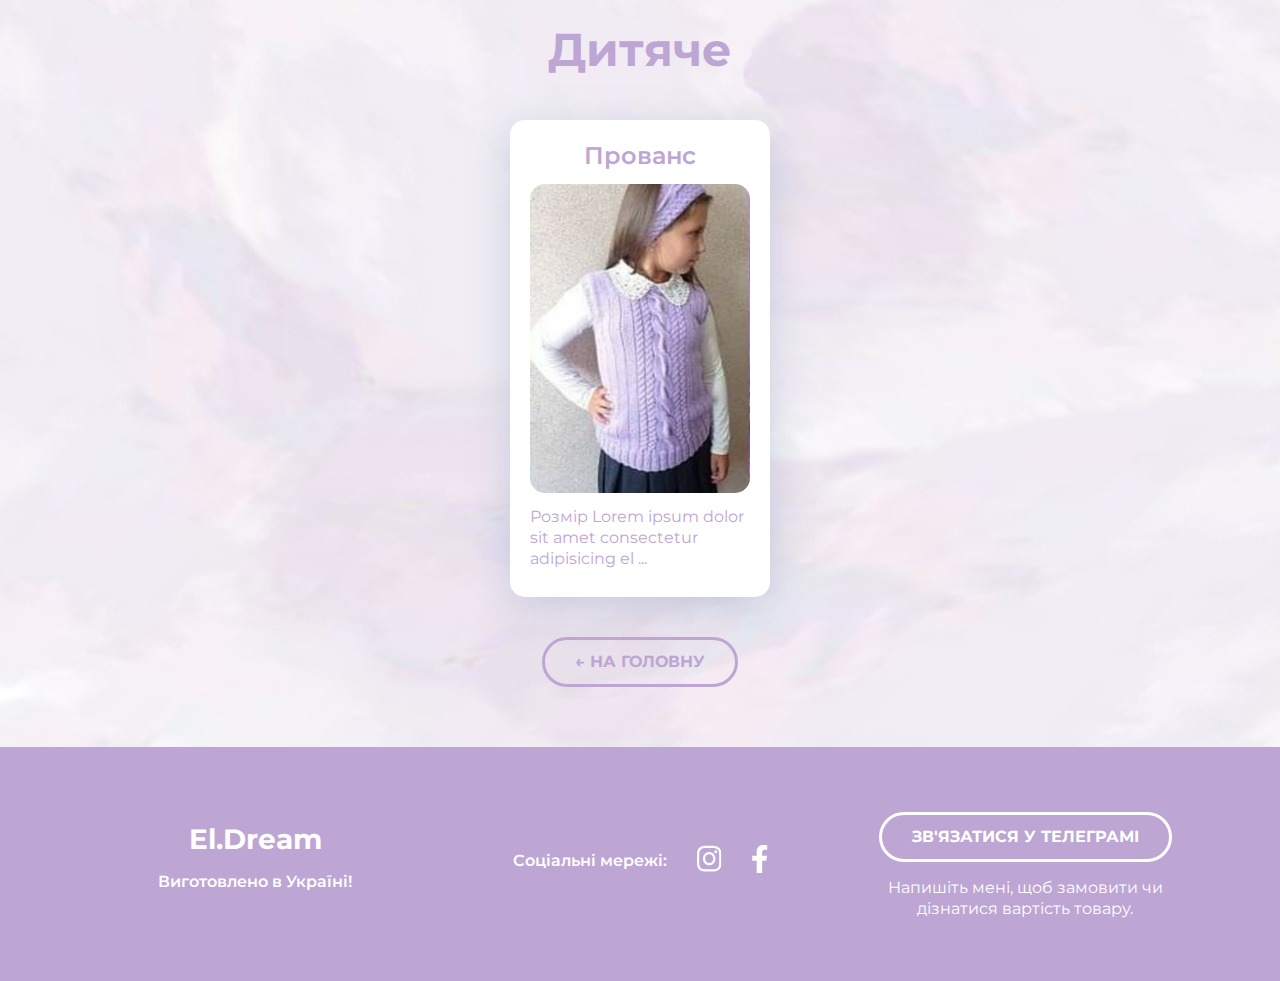
==== childrens.html @ 4de22e31 "All page's done" ====
<!DOCTYPE html>
<html lang="ru">
<head>
    <meta charset="UTF-8">
    <meta http-equiv="X-UA-Compatible" content="IE=edge">
    <meta name="viewport" content="width=device-width, initial-scale=1.0">
    <title>Жіноче</title>
    <link rel="stylesheet" href="./css/main.css">
    <link rel="stylesheet" href="./css/media.css">
    <link href="https://fonts.googleapis.com/css2?family=Montserrat:wght@400;600;700&display=swap" rel="stylesheet">
</head>
<body>

    <main>
        <section class="goods" id="goods">
            <div class="container">
                <h2 class="goods-header">Дитяче</h2>
    
                <!-- goods-card-wrapper -->
                <div class="goods-card-wrapper">
    
                    <!-- Card -->
                    <div class="card">
                        <a href="#" class="card-link">
                            <h3 class="card-title">Прованс</h3>
                            <img class="card-img" src="./img/goods/childrens/provans.jpg" alt="Прованс">
                            <p>Розмір Lorem ipsum dolor sit amet consectetur adipisicing elit. Minima beatae eligendi ea eveniet libero quos quia optio, cupiditate nulla quas unde maiores eos sed eaque perspiciatis aperiam possimus quidem distinctio.</p>
                        </a>
                    </div>
                    <!-- // Card -->
                </div>
                <!-- // goods-card-wrapper -->
    
            </div>
            <div class='btn-back-wrapper'>
                <a href="index.html" class="btn-back">
                ← на головну
                </a>
            </div>
            
        </section>

            <!-- modal tab -->
            <div class="modal hide">
                <div class="modal-dialog">
                    <div class="modal-content">
                            <div data-close class="modal-close">&times;</div>
                            <h3 class="modal-title">Прованс</h3>
                            <div class='modal-container'>
                                <img class="modal-img" src="./img/goods/childrens/provans.jpg" alt="Прованс">
                                <p>Розмір Lorem ipsum dolor sit amet consectetur adipisicing elit. Minima beatae eligendi ea eveniet libero quos quia optio, cupiditate nulla quas unde maiores eos sed eaque perspiciatis aperiam possimus quidem distinctio.</p>
                            </div>
                    </div>
                </div>
            </div>
        <!-- // modal tab -->

    </main>

    <footer class="footer">
        <div class="container">
            <div class="footer-row">
                <!-- footer-copyright -->
                <div class="footer-copyright footer-column">
                    <div class="footer-copyright-name">El.Dream</div>
                    <p>Виготовлено в Україні!</p>
                </div>
                <!-- // footer-copyright -->
    
                <!-- footer-icons -->
                <div class="footer-icons footer-column">
                    <p class="footer-icons-row">Соціальні мережі: 
                        <a href="https://www.instagram.com/el.dream_knitt/" target="_blank">
                            <img src="./img/social/instagram.svg" alt="">
                        </a>
                        <a href="#" target="_blank">
                            <img src="./img/social/facebook.svg" alt="">
                        </a>
                    </p>
                    <!-- <div class="footer-icons-row"> -->
      
                    <!-- </div> -->
                </div>
                <!-- // footer-icons -->
    
                <div class="footer-contacts footer-column">
                    <a href="https://t.me/Lencya2" class="footer-button" target="_blank">
                        Зв'язатися у телеграмі
                    </a>
                    <p>Напишіть мені, щоб замовити чи дізнатися вартість товару.</p>
                </div>
            </div>
        </div>
    </footer>

    <!-- Собственные скрипты и библиотеки -->
    <script src="./js/main.js"></script>
    
</body>
</html>
---- css/main.css ----
*{
    box-sizing: border-box;
}

html{
    scroll-behavior: smooth;
}

body {
    margin: 0;
    font-family: 'Montserrat', sans-serif;
}

img {
    max-width: 100%;
}

.container {
    max-width: 1140px;
    margin-left: auto;
    margin-right: auto;
    padding-left: 10px;
    padding-right: 10px;
}

.none {
    display: none !important;
}


/* header */
.header {
    position: relative;

    display: flex;
    flex-direction: column; 
    justify-content: center; 
    align-items: center;    

    width: 100%;
    height: 100vh;

    background-image: url("./../img/header/header_bg_full.jpg");
    
    background-size: cover;
    background-repeat: no-repeat;
    background-position: center;
}

/* .header-title {
    margin: 0;
    margin-top: 100px;
    margin-bottom: 25px;
    font-weight: 700;
    font-size: 70px;
    line-height: 130%;

    text-align: center;

    color: #FFFFFF;
}

.header-subtitle {
    margin: 0;
    font-weight: bold;
    font-size: 26px;
    line-height: 150%;

    text-align: center;
    letter-spacing: 0.2em;
    text-transform: uppercase;

    color: #FFFFFF;
} */

.header img {
    width: 48px;
    height: 48px;
    position: absolute;
    bottom: 30px;
    left: 50%;
    transform: translate(-50%, 0);
}


/* main goods */
.goods {
    padding-top: 20px;
    padding-bottom: 60px;
    
    background-image: url("./../img/main/bg.jpg");
    background-size: cover;
}

.goods-header {
    margin: 0;
    margin-bottom: 40px;
    font-weight: 700;
    font-size: 46px;
    line-height: 1.3;
    text-align: center;
    color: #bda6d4;
}

.goods-card-wrapper {
    display: flex;
    flex-wrap: wrap;
    justify-content: space-evenly;
}

.card {
    margin-bottom: 40px;
    margin-right: 5px;
    margin-left: 5px;
    max-width: 260px;
    background-color: white;
    box-shadow: 0px 10px 40px rgba(126, 155, 189, 0.35);
    flex-grow: 1;
    transition: transform 0.2s ease-in;
    border-radius: 15px;
}

.card:hover {
    transform: translateY(-15px);
}

.card-link {
    display: block;
    padding: 20px;
    text-decoration: none;
    color: #bda6d4;
    transition: color 0.2s ease-in;
}

.card-link:hover {
    color: #ab7adb;
    /* font-weight: 600; */
}

.card-img {
    margin-bottom: 10px;
    border-radius: 15px;
}

.card-title {
    margin: 0;
    margin-bottom: 13px;
    font-weight: 600;
    font-size: 24px;
    line-height: 130%;
    text-align: center
}

.card p {
    margin: 0;
    margin-bottom: 10px;
    font-size: 16px;
    line-height: 130%;
    height: 60px;
    /* overflow: hidden; */

}


/* Footer */
.footer {
    padding-top: 45px;
    padding-bottom: 45px;
    background: #bda6d4;
    color: white;
}

.footer-row {
    display: flex;
    flex-direction: row;
    align-items: center;
    justify-content: space-between;
}

.footer-column {
    max-width: 350px;
    flex-grow: 1;
    display: flex;
    flex-direction: column;
    align-items: center;

}

.footer-copyright {
    /* color: #b8ceeb; */
    line-height: 1.3;
}

.footer-copyright-name {
    margin-bottom: 15px;
    font-weight: 700;
    font-size: 28px;
}

.footer-copyright p {
    margin: 0;
    margin-bottom: 15px;
    font-weight: 600;
    font-size: 16px;
}

/* .footer-icons {

} */

.footer-icons p {
    margin: 0;
    margin-top: 10px;
    margin-bottom: 15px;
    line-height: 1.3;
    font-weight: 600;
    font-size: 16px;
}

.footer-icons-row {
    display: flex;
    align-items: center;
    
}

.footer-icons-row > * {
    margin-left: 30px;

}

.footer-icons-row img:hover{
    transition: all 0.3s ease-in;
    transform: scale(1.5);
}


.footer-button {
    display: inline-block;
    height: 50px;
    padding-left: 30px;
    padding-right: 30px;

    border: 3px solid #FFFFFF;
    border-radius: 50px;

    line-height: 44px;

    font-weight: 700;
    font-size: 16px;
    text-transform: uppercase;
    color: #FFFFFF;
    text-decoration: none;

    transition: all 0.3s ease-in;
}

.footer-button:hover {
    background-color: white;
    color: #bda6d4;
    transform: scale(1.05);
}

.footer-contacts {
    padding-top: 20px;
}

.footer-contacts p {
    font-size: 16px;
    line-height: 1.3;
    text-align: center;
}



/* multipage */
.btn-back-wrapper{
    display:flex;
    justify-content: center;
}

.btn-back {
    display: inline-block;
    height: 50px;
    padding-left: 30px;
    padding-right: 30px;


    border: 3px solid #bda6d4;
    border-radius: 50px;

    line-height: 44px;

    font-weight: 700;
    font-size: 16px;
    text-transform: uppercase;
    color: #bda6d4;
    text-decoration: none;

    transition: all 0.3s ease-in;
}

.btn-back:hover {
    background-color: #bda6d4;
    color: white;
    transform: scale(1.05);
}



/* modal tab */
.modal{
    position:fixed;
    top:0;
    left:0;
    /* z-index:1050; */
    /* display:none; */
    width:100%;
    height:100%;
    overflow:hidden;
    background-color:rgba(0,0,0,.5)
}

.modal-dialog{
    max-width:80vw;
    margin:10vh auto;
}

.modal-content{
    position:relative;
    padding:30px;
    margin-left: auto;
    margin-right: auto;
    background-color:#fff;
    border:1px solid #bda6d4;
    border-radius:5px;
    max-height: 80vh;
    max-width: 1140px;
    overflow-y:auto
}

.modal-close{
    position:absolute;
    top:8px;
    right:14px;
    font-size:40px;
    color: #bda6d4;
    font-weight:700;
    border:none;
    cursor:pointer
}

.modal-title{
    font-weight: 600;
    font-size: 24px;
    line-height: 130%;
    text-align: center;
    text-transform: uppercase;
    color: #462d5f;
}
    
.modal-container{
    display: flex;
    justify-content: space-between;
    margin-bottom: 10px;
}

.modal-img {
    padding: 20px;
    max-width: 260px;
    border-radius: 30px;
}

.modal p {
    font-weight: 700;
    font-size: 16px;
    line-height: 130%;
    height: 60px;
    color: #462d5f;
}

.show{display:block} 

.hide{display:none} 

.fixed{position: fixed; width: 100vw;}

.fade{animation-name: fade;animation-duration: 1.5s;}

@keyframes fade{from{opacity: 0.1;}to{opacity: 1;}}
---- css/media.css ----
/* Для экранов с шириной до 1140 пкс */
@media (max-width: 1140px) {
    .card {
        width: calc(50% - 15px);
    }

    .footer {
        padding-top: 40px;
        padding-bottom: 60px;
    }

    .footer-row {
        flex-direction: column-reverse;
        align-items: center;
        text-align: center;
    }

    .footer-column {
        margin-bottom: 50px;
    }

    .footer-column:first-child{
        margin-bottom: 0;
    }

    .modal-dialog{
        max-width:90vw;
    }
}


@media (max-width: 760px) {
    .header-title {
        font-size: 38px;
    }

    .header-subtitle {
        font-size: 14px;
    }

    .portfolio {
        padding-top: 40px;
        padding-bottom: 60px;
    }

    .portfolio-header{
        font-size: 38px;
        margin-bottom: 30px;
    }

    .portfolio-card-wrapper {
        justify-content: center;
    }

    .card {
        max-width: 530px;
        width: 100%;
    }

    .card:nth-last-child(2) {
        margin-bottom: 30px;
    }

    .card-link {
        padding: 15px;
    }

    .card-img {
        margin-bottom: 10px;
    }

    .card-title {
        margin-bottom: 10px;
        font-size: 18px;
    }

    .card p {
        font-size: 14px;
    }

    .footer-copyright-name {
        font-size: 24px;
        margin-bottom: 5px;
    }

    .footer-copyright p {
        font-size: 14px;
        margin-bottom: 5px;
    }

    .footer-icons p {
        font-size: 14px;
    }

    .footer-contacts p {
        font-size: 14px;
        margin: 0;
        margin-top: 15px;
    }

    .footer-button {
        padding: 0 10px;
        width: 100%;
        max-width: 320px;
    }

    .modal-dialog {
        /* max-width:90vw; */
        margin-top: 10vh;
    }

    .modal-content{
        max-height: 85vh;
    }
    
    .modal-close{
        position: fixed;
    }

    .modal-title {
        font-size: 28px;
        margin-top: 0px;
        margin-bottom: 10px;
    }

    .modal-container{
        flex-wrap: wrap;
    }

    .modal-img {
        padding: 0px;
        margin-bottom: 20px;
        min-width: 75vw;
        border-radius: 15px;
    }

    /* .modal p {
        margin-bottom: 20px;
    } */

    .btn-back {
        max-width: 320px;
    }


}
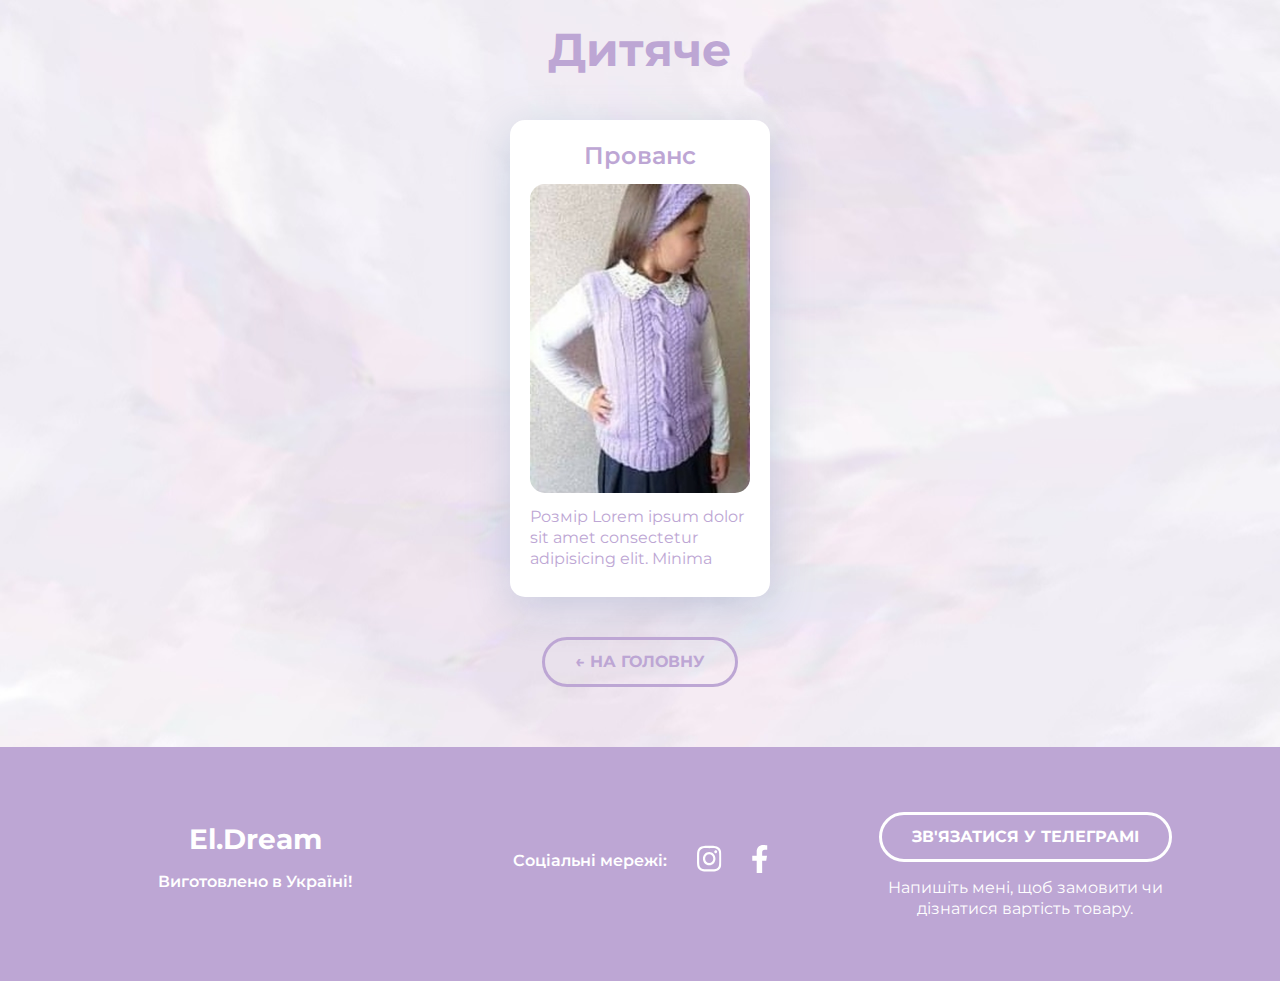
==== commit 85f20e13: "MW done" ====
--- a/childrens.html
+++ b/childrens.html
@@ -4,6 +4,7 @@
     <meta charset="UTF-8">
     <meta http-equiv="X-UA-Compatible" content="IE=edge">
     <meta name="viewport" content="width=device-width, initial-scale=1.0">
+    <link rel="icon" href="./img/favicon.ico" type="image/x-icon для .ico">
     <title>Жіноче</title>
     <link rel="stylesheet" href="./css/main.css">
     <link rel="stylesheet" href="./css/media.css">
@@ -40,20 +41,16 @@
             
         </section>
 
-            <!-- modal tab -->
+            <!-- modal window -->
             <div class="modal hide">
                 <div class="modal-dialog">
+                    <div data-close class="modal-close">&times;</div>
                     <div class="modal-content">
-                            <div data-close class="modal-close">&times;</div>
-                            <h3 class="modal-title">Прованс</h3>
-                            <div class='modal-container'>
-                                <img class="modal-img" src="./img/goods/childrens/provans.jpg" alt="Прованс">
-                                <p>Розмір Lorem ipsum dolor sit amet consectetur adipisicing elit. Minima beatae eligendi ea eveniet libero quos quia optio, cupiditate nulla quas unde maiores eos sed eaque perspiciatis aperiam possimus quidem distinctio.</p>
-                            </div>
+
                     </div>
                 </div>
             </div>
-        <!-- // modal tab -->
+        <!-- // modal window -->
 
     </main>
 
--- a/css/main.css
+++ b/css/main.css
@@ -157,7 +157,7 @@
     font-size: 16px;
     line-height: 130%;
     height: 60px;
-    /* overflow: hidden; */
+    overflow: hidden;
 
 }
 
@@ -317,7 +317,7 @@
     width:100%;
     height:100%;
     overflow:hidden;
-    background-color:rgba(0,0,0,.5)
+    background-color:rgba(0,0,0,.7)
 }
 
 .modal-dialog{
@@ -340,8 +340,9 @@
 
 .modal-close{
     position:absolute;
-    top:8px;
-    right:14px;
+    z-index: 1005;
+    top:px;
+    right:21vw;
     font-size:40px;
     color: #bda6d4;
     font-weight:700;
@@ -378,9 +379,9 @@
     color: #462d5f;
 }
 
-.show{display:block} 
-
-.hide{display:none} 
+.show{display:block;}
+
+.hide{display:none;} 
 
 .fixed{position: fixed; width: 100vw;}
 
--- a/css/media.css
+++ b/css/media.css
@@ -1,3 +1,9 @@
+/* Для экранов с шириной до 1900 пкс */
+@media (max-width: 1900px) {
+    .modal-close{
+        right:12vw;
+    }
+}
 
 /* Для экранов с шириной до 1140 пкс */
 @media (max-width: 1140px) {
@@ -26,6 +32,10 @@
 
     .modal-dialog{
         max-width:90vw;
+    }
+
+    .modal-close{
+        right:7vw;
     }
 }
 
@@ -106,16 +116,16 @@
     }
 
     .modal-dialog {
-        /* max-width:90vw; */
-        margin-top: 10vh;
+        margin:7vh auto;
     }
 
     .modal-content{
-        max-height: 85vh;
+        max-height: 100vh;
     }
     
     .modal-close{
-        position: fixed;
+        top:6px;
+        right:8vw;
     }
 
     .modal-title {
@@ -135,10 +145,6 @@
         border-radius: 15px;
     }
 
-    /* .modal p {
-        margin-bottom: 20px;
-    } */
-
     .btn-back {
         max-width: 320px;
     }
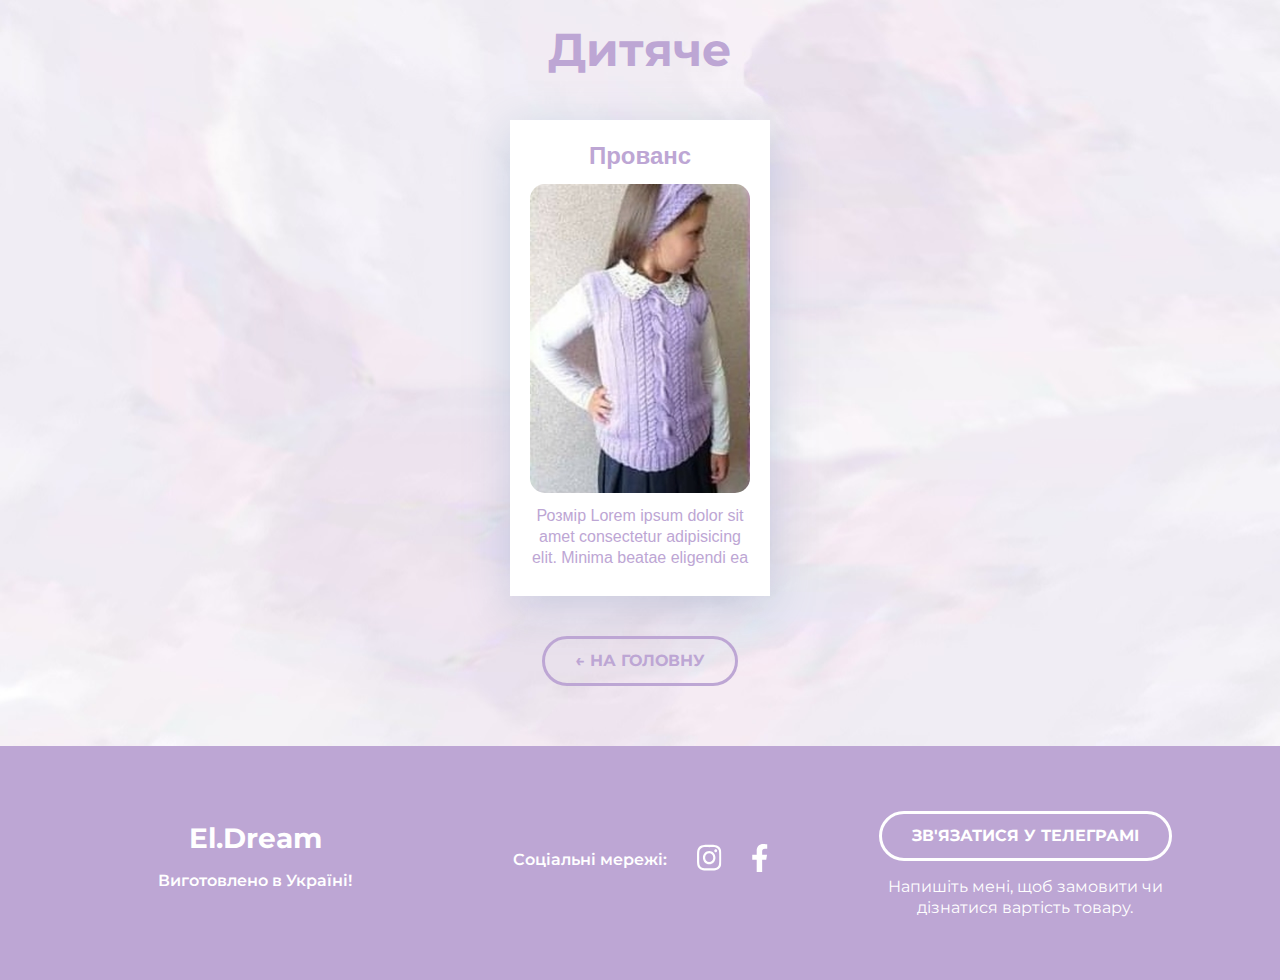
==== commit db7c14b7: "fix footer, hash" ====
--- a/childrens.html
+++ b/childrens.html
@@ -1,97 +1,91 @@
 <!DOCTYPE html>
-<html lang="ru">
+<html lang="en">
+
 <head>
     <meta charset="UTF-8">
     <meta http-equiv="X-UA-Compatible" content="IE=edge">
     <meta name="viewport" content="width=device-width, initial-scale=1.0">
+    <meta name="keywords" content="Knitted, Handmade, Clothes, Well made, Pretty">
+    <meta name="description" content="Handmade knitted pretty clothes, well made from quality material">
+    <meta name="author" content="Vladimir Natsvlishvili">
     <link rel="icon" href="./img/favicon.ico" type="image/x-icon для .ico">
     <title>Жіноче</title>
     <link rel="stylesheet" href="./css/main.css">
     <link rel="stylesheet" href="./css/media.css">
     <link href="https://fonts.googleapis.com/css2?family=Montserrat:wght@400;600;700&display=swap" rel="stylesheet">
 </head>
+
 <body>
+    <div class="wrapper">
+        <main class="main">
+            <section class="goods" id="goods">
+                <div class="container">
+                    <h2 class="goods-header">Дитяче</h2>
 
-    <main>
-        <section class="goods" id="goods">
-            <div class="container">
-                <h2 class="goods-header">Дитяче</h2>
-    
-                <!-- goods-card-wrapper -->
-                <div class="goods-card-wrapper">
-    
-                    <!-- Card -->
-                    <div class="card">
-                        <a href="#" class="card-link">
-                            <h3 class="card-title">Прованс</h3>
-                            <img class="card-img" src="./img/goods/childrens/provans.jpg" alt="Прованс">
-                            <p>Розмір Lorem ipsum dolor sit amet consectetur adipisicing elit. Minima beatae eligendi ea eveniet libero quos quia optio, cupiditate nulla quas unde maiores eos sed eaque perspiciatis aperiam possimus quidem distinctio.</p>
-                        </a>
+                    <!-- goods-card-wrapper -->
+                    <div class="goods-card-wrapper">
+                        <!-- Card -->
+                        <div class="card">
+                            <button class="card-link">
+                                <h3 class="card-title">Прованс</h3>
+                                <img class="card-img" src="./img/goods/childrens/provans.jpg" alt="Прованс">
+                                <p>Розмір Lorem ipsum dolor sit amet consectetur adipisicing elit. Minima beatae
+                                    eligendi ea
+                                    eveniet libero quos quia optio, cupiditate nulla quas unde maiores eos sed eaque
+                                    perspiciatis aperiam possimus quidem distinctio.</p>
+                            </button>
+                        </div>
                     </div>
-                    <!-- // Card -->
                 </div>
-                <!-- // goods-card-wrapper -->
-    
-            </div>
-            <div class='btn-back-wrapper'>
-                <a href="index.html" class="btn-back">
-                ← на головну
-                </a>
-            </div>
-            
-        </section>
+                <div class='btn-back-wrapper'>
+                    <a href="index.html" class="btn-back">
+                        ← на головну
+                    </a>
+                </div>
+            </section>
 
             <!-- modal window -->
             <div class="modal hide">
                 <div class="modal-dialog">
                     <div data-close class="modal-close">&times;</div>
                     <div class="modal-content">
-
                     </div>
                 </div>
             </div>
-        <!-- // modal window -->
+        </main>
 
-    </main>
-
-    <footer class="footer">
-        <div class="container">
-            <div class="footer-row">
-                <!-- footer-copyright -->
-                <div class="footer-copyright footer-column">
-                    <div class="footer-copyright-name">El.Dream</div>
-                    <p>Виготовлено в Україні!</p>
-                </div>
-                <!-- // footer-copyright -->
-    
-                <!-- footer-icons -->
-                <div class="footer-icons footer-column">
-                    <p class="footer-icons-row">Соціальні мережі: 
-                        <a href="https://www.instagram.com/el.dream_knitt/" target="_blank">
-                            <img src="./img/social/instagram.svg" alt="">
+        <footer class="footer">
+            <div class="container">
+                <div class="footer-row">
+                    <!-- footer-copyright -->
+                    <div class="footer-copyright footer-column">
+                        <div class="footer-copyright-name">El.Dream</div>
+                        <p>Виготовлено в Україні!</p>
+                    </div>
+                    <!-- footer-icons -->
+                    <div class="footer-icons footer-column">
+                        <p class="footer-icons-row">Соціальні мережі:
+                            <a href="https://www.instagram.com/el.dream_knitt/" target="_blank">
+                                <img src="./img/social/instagram.svg" alt="">
+                            </a>
+                            <a href="#" target="_blank">
+                                <img src="./img/social/facebook.svg" alt="">
+                            </a>
+                        </p>
+                    </div>
+                    <div class="footer-contacts footer-column">
+                        <a href="https://t.me/Lencya2" class="footer-button" target="_blank">
+                            Зв'язатися у телеграмі
                         </a>
-                        <a href="#" target="_blank">
-                            <img src="./img/social/facebook.svg" alt="">
-                        </a>
-                    </p>
-                    <!-- <div class="footer-icons-row"> -->
-      
-                    <!-- </div> -->
-                </div>
-                <!-- // footer-icons -->
-    
-                <div class="footer-contacts footer-column">
-                    <a href="https://t.me/Lencya2" class="footer-button" target="_blank">
-                        Зв'язатися у телеграмі
-                    </a>
-                    <p>Напишіть мені, щоб замовити чи дізнатися вартість товару.</p>
+                        <p>Напишіть мені, щоб замовити чи дізнатися вартість товару.</p>
+                    </div>
                 </div>
             </div>
-        </div>
-    </footer>
+        </footer>
+    </div>
 
-    <!-- Собственные скрипты и библиотеки -->
+    <!-- Self scripsts and libraries -->
     <script src="./js/main.js"></script>
-    
 </body>
+
 </html>--- a/css/main.css
+++ b/css/main.css
@@ -1,12 +1,20 @@
-*{
+* {
     box-sizing: border-box;
-}
-
-html{
+    
+}
+
+*::selection {
+    background-color:#b781ec;
+    color: #fff;
+}
+
+html {
+    height: 100%;
     scroll-behavior: smooth;
 }
 
 body {
+    height: 100%;
     margin: 0;
     font-family: 'Montserrat', sans-serif;
 }
@@ -27,13 +35,17 @@
     display: none !important;
 }
 
+.wrapper {
+    min-height: 100%;
+    display: flex;
+    flex-direction: column;
+}
 
 /* header */
 .header {
     position: relative;
 
     display: flex;
-    flex-direction: column; 
     justify-content: center; 
     align-items: center;    
 
@@ -46,32 +58,6 @@
     background-repeat: no-repeat;
     background-position: center;
 }
-
-/* .header-title {
-    margin: 0;
-    margin-top: 100px;
-    margin-bottom: 25px;
-    font-weight: 700;
-    font-size: 70px;
-    line-height: 130%;
-
-    text-align: center;
-
-    color: #FFFFFF;
-}
-
-.header-subtitle {
-    margin: 0;
-    font-weight: bold;
-    font-size: 26px;
-    line-height: 150%;
-
-    text-align: center;
-    letter-spacing: 0.2em;
-    text-transform: uppercase;
-
-    color: #FFFFFF;
-} */
 
 .header img {
     width: 48px;
@@ -84,12 +70,15 @@
 
 
 /* main goods */
+.main {
+    flex: 1 1 auto;
+    background-image: url("./../img/main/bg.jpg");
+    background-size: cover;
+}
+
 .goods {
     padding-top: 20px;
     padding-bottom: 60px;
-    
-    background-image: url("./../img/main/bg.jpg");
-    background-size: cover;
 }
 
 .goods-header {
@@ -117,11 +106,11 @@
     box-shadow: 0px 10px 40px rgba(126, 155, 189, 0.35);
     flex-grow: 1;
     transition: transform 0.2s ease-in;
-    border-radius: 15px;
 }
 
 .card:hover {
     transform: translateY(-15px);
+    box-shadow:0px 0px 20px 0px #ab7adb ;
 }
 
 .card-link {
@@ -129,12 +118,17 @@
     padding: 20px;
     text-decoration: none;
     color: #bda6d4;
+    background-color: #fff;
+    border: none;
     transition: color 0.2s ease-in;
+}
+
+button:focus {
+    outline: none;
 }
 
 .card-link:hover {
     color: #ab7adb;
-    /* font-weight: 600; */
 }
 
 .card-img {
@@ -231,6 +225,7 @@
 .footer-icons-row img:hover{
     transition: all 0.3s ease-in;
     transform: scale(1.5);
+    filter: drop-shadow(0px 0px 30px rgb(251, 255, 2));
 }
 
 
--- a/css/media.css
+++ b/css/media.css
@@ -1,9 +1,73 @@
+/* Для экранов с шириной до 3840px пкс */
+/* @media (max-width: 3840px) {
+    .modal-close{
+        right:32vw;
+    }
+} */
+
+/* Для экранов с шириной до 3440px пкс */
+@media (max-width: 3440px) {
+    .modal-close{
+        right:31vw;
+    }
+}
+
+/* Для экранов с шириной до 2650px пкс */
+@media (max-width: 2650px) {
+    .modal-close{
+        right:29vw;
+    }
+}
+
+/* Для экранов с шириной до 2450px пкс */
+@media (max-width: 2450px) {
+    .modal-close{
+        right:27vw;
+    }
+}
+
+/* Для экранов с шириной до 2250px пкс */
+@media (max-width: 2250px) {
+    .modal-close{
+        right:25vw;
+    }
+}
+
+/* Для экранов с шириной до 2048 пкс */
+@media (max-width: 2048px) {
+    .modal-close{
+        right:23vw;
+    }
+}
+
 /* Для экранов с шириной до 1900 пкс */
 @media (max-width: 1900px) {
     .modal-close{
+        right:20vw;
+    }
+}
+
+/* Для экранов с шириной до 1768 пкс */
+@media (max-width: 1720px) {
+    .modal-close{
+        right:17vw;
+    }
+}
+
+/* Для экранов с шириной до 1560px пкс */
+@media (max-width: 1560px) {
+    .modal-close{
+        right:14vw;
+    }
+}
+
+/* Для экранов с шириной до 1450 пкс */
+@media (max-width: 1460px) {
+    .modal-close{
         right:12vw;
     }
 }
+
 
 /* Для экранов с шириной до 1140 пкс */
 @media (max-width: 1140px) {
@@ -35,7 +99,7 @@
     }
 
     .modal-close{
-        right:7vw;
+        right:8vw;
     }
 }
 
@@ -82,11 +146,9 @@
 
     .card-title {
         margin-bottom: 10px;
-        font-size: 18px;
     }
 
     .card p {
-        font-size: 14px;
     }
 
     .footer-copyright-name {
@@ -121,6 +183,7 @@
 
     .modal-content{
         max-height: 100vh;
+        padding: 15px;
     }
     
     .modal-close{
@@ -141,7 +204,7 @@
     .modal-img {
         padding: 0px;
         margin-bottom: 20px;
-        min-width: 75vw;
+        min-width: 100%;
         border-radius: 15px;
     }
 
